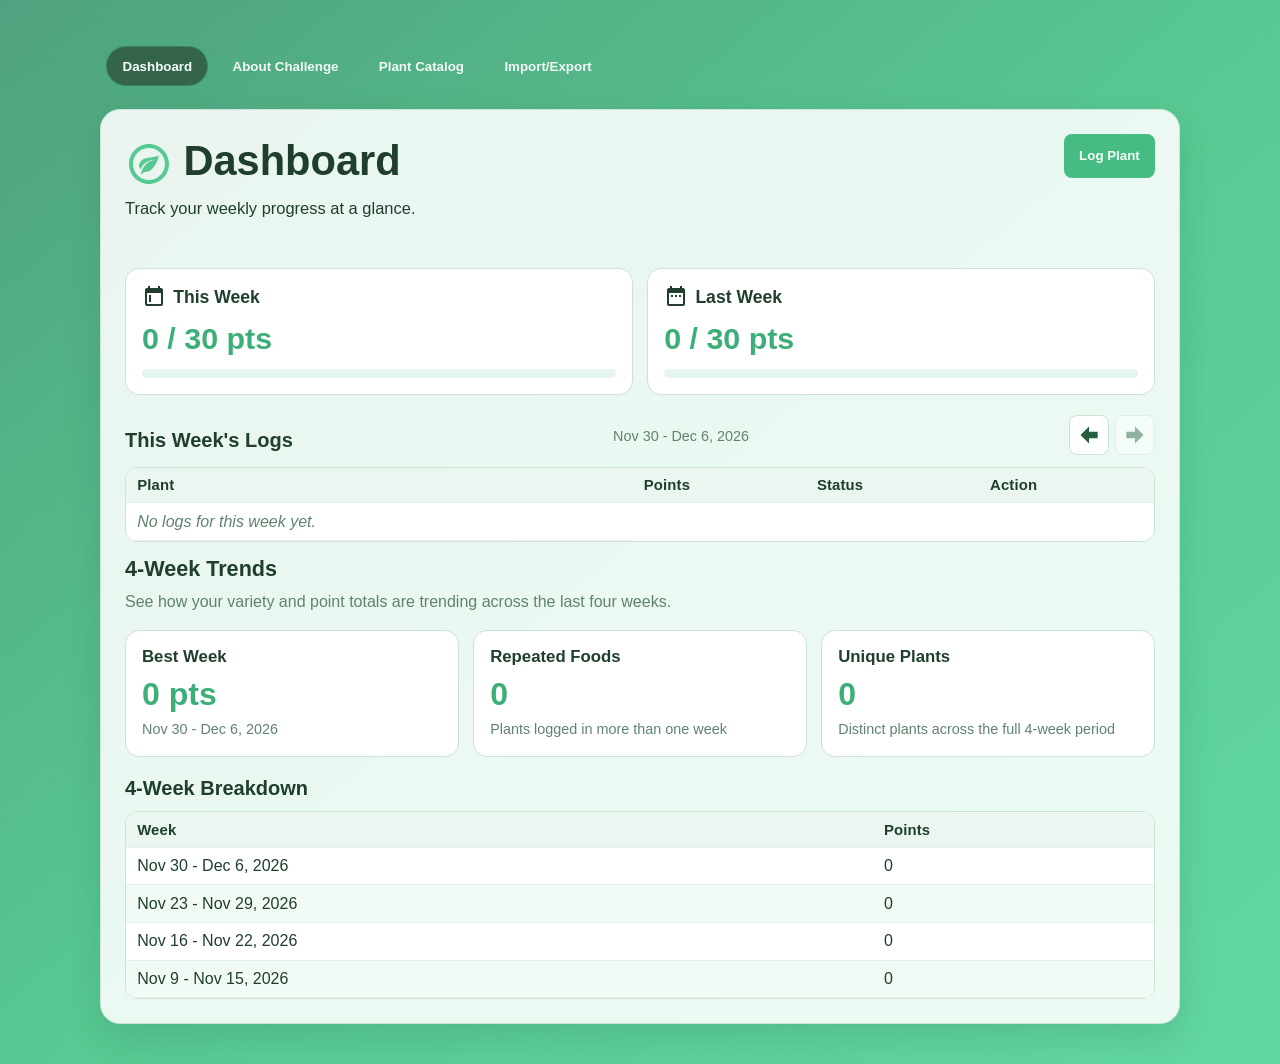
==== index.html @ f712a537 "fix: location" ====
<!doctype html>
<html lang="en" data-beasties-container>
<head>
  <meta charset="utf-8">
  <title>Plant Point Challenge</title>
  <base href="https://KariAnderson.github.io/plant-point-challenge">
  <meta name="viewport" content="width=device-width, initial-scale=1">
  <link rel="icon" type="image/svg+xml" href="favicon.svg">
  <link rel="icon" type="image/x-icon" href="favicon.ico">
<style>html,body{height:100%;margin:0}body{min-height:100dvh}</style><link rel="stylesheet" href="styles-R7V5ZCSL.css" media="print" onload="this.media='all'"><noscript><link rel="stylesheet" href="styles-R7V5ZCSL.css"></noscript></head>
<body>
  <app-root></app-root>
<script src="main-6B7JZJUF.js" type="module"></script></body>
</html>
---- styles-R7V5ZCSL.css ----
html,body{height:100%;margin:0}body{min-height:100dvh}
---- styles-R7V5ZCSL.css ----
html,body{height:100%;margin:0}body{min-height:100dvh}
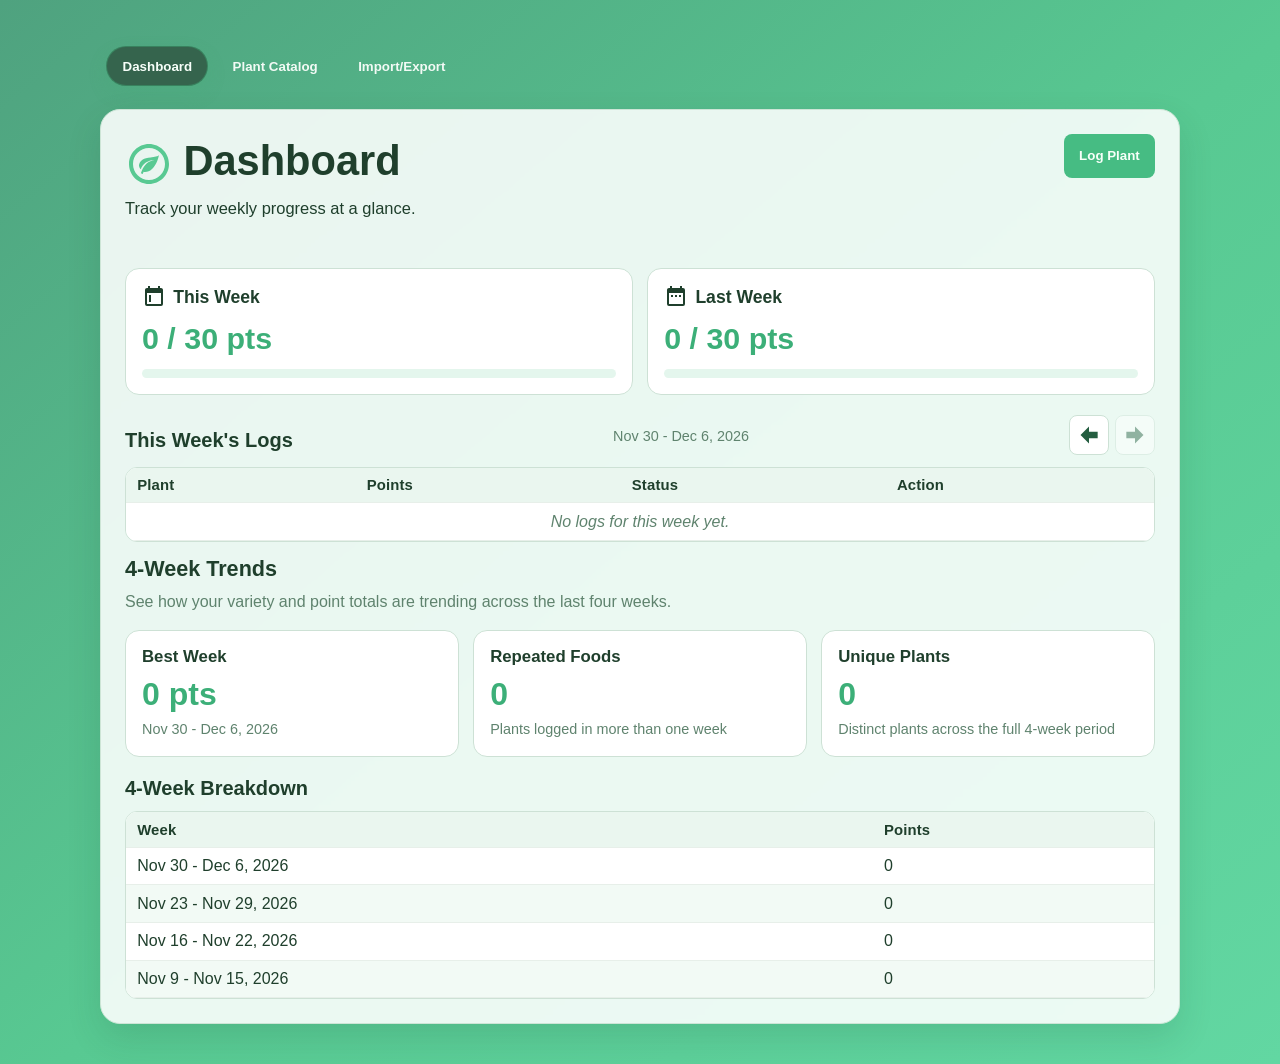
==== commit 2de44fcf: "update: mobile" ====
--- a/index.html
+++ b/index.html
@@ -1,14 +1,17 @@
 <!doctype html>
 <html lang="en" data-beasties-container>
+
 <head>
   <meta charset="utf-8">
   <title>Plant Point Challenge</title>
-  <base href="https://KariAnderson.github.io/plant-point-challenge">
+  <base href="https://karianderson.github.io/plant-point-challenge/">
   <meta name="viewport" content="width=device-width, initial-scale=1">
   <link rel="icon" type="image/svg+xml" href="favicon.svg">
   <link rel="icon" type="image/x-icon" href="favicon.ico">
 <style>html,body{height:100%;margin:0}body{min-height:100dvh}</style><link rel="stylesheet" href="styles-R7V5ZCSL.css" media="print" onload="this.media='all'"><noscript><link rel="stylesheet" href="styles-R7V5ZCSL.css"></noscript></head>
+
 <body>
   <app-root></app-root>
-<script src="main-6B7JZJUF.js" type="module"></script></body>
-</html>
+<script src="main-2S2V2Q5S.js" type="module"></script></body>
+
+</html>
